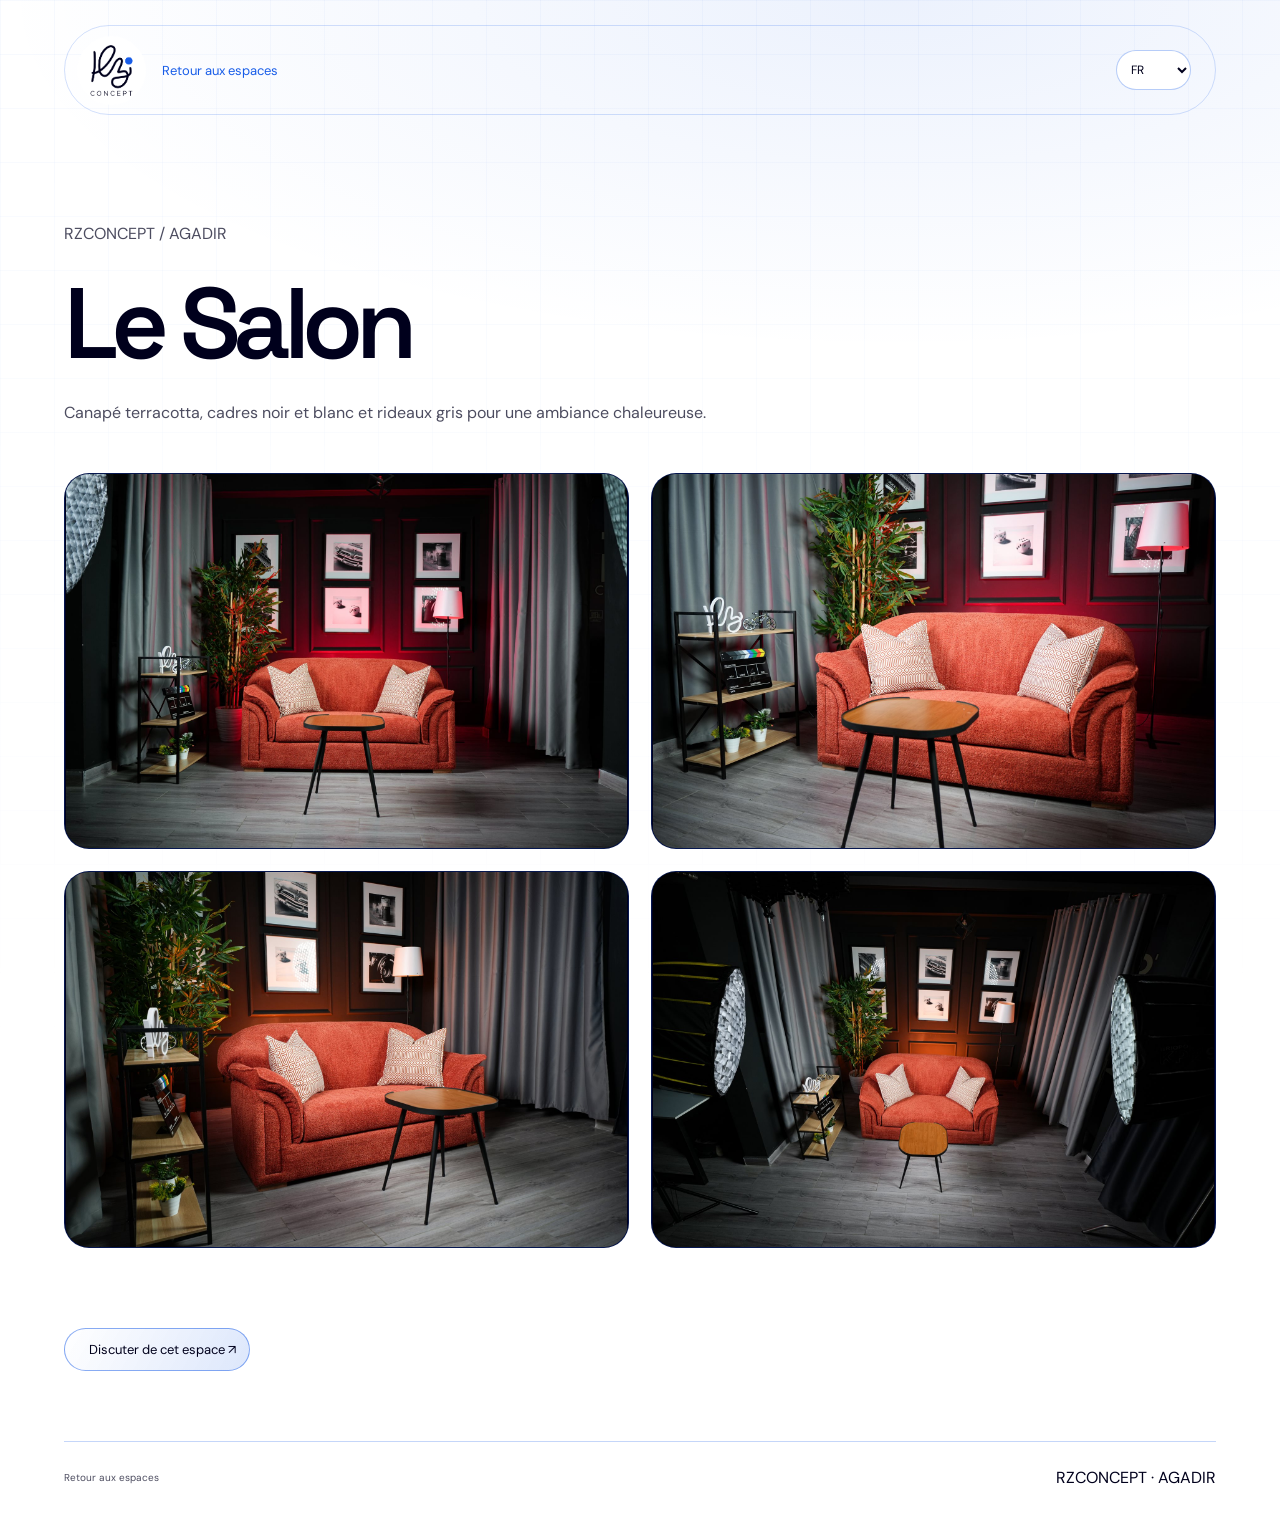
==== espace le-salon.html @ c11288da "version" ====
<!doctype html><html lang="fr"><head><meta charset="utf-8"><meta name="viewport" content="width=device-width,initial-scale=1"><title>Le Salon — RZCONCEPT</title><link rel="icon" href="assets/media/logo.png"><link rel="stylesheet" href="assets/css/style.css"><link rel="stylesheet" href="assets/css/immersive.css"><link rel="stylesheet" href="assets/css/light.css"><link rel="stylesheet" href="assets/css/hero-studio.css?v=1"><script src="assets/js/content.js?v=studio-photos-1" defer></script><script src="assets/js/space-detail.js" defer></script><script src="assets/js/languages.js" defer></script></head><body class="space-detail-page" data-space="le-salon"><a class="skip" href="#main">Aller au contenu</a><header class="header"><a class="logo" href="index.html"><img src="assets/media/logo.png" alt="RZ Concept" width="55" height="55"></a><a class="detail-back" href="index.html#spaces">Retour aux espaces</a><label class="language-picker"><span class="sr-only">Langue</span><select id="language" aria-label="Langue"><option value="fr">FR</option><option value="en">EN</option><option value="ar">العربية</option></select></label></header><main id="main" class="wrap"><div class="detail-heading"><p>RZCONCEPT / AGADIR</p><h1 id="space-name">Le Salon</h1><p id="space-description"></p></div><h2 class="sr-only">Galerie du studio</h2><div id="space-gallery" class="studio-gallery"></div><div class="detail-cta"><a class="glass-button" href="index.html#contact">Discuter de cet espace ↗</a></div></main><footer class="wrap detail-footer"><a href="index.html#spaces">Retour aux espaces</a><span>RZCONCEPT · AGADIR</span></footer><dialog id="photo-viewer" class="photo-modal" aria-label="Galerie du studio"><button class="close" id="photo-close" aria-label="Fermer">✕</button><img alt=""><div class="photo-controls"><button id="photo-prev" aria-label="Photo précédente">←</button><p id="photo-caption" aria-live="polite"></p><button id="photo-next" aria-label="Photo suivante">→</button></div></dialog></body></html>
---- assets/css/style.css ----
@import url('https://fonts.googleapis.com/css2?family=DM+Sans:wght@400;500;600;700&family=Space+Grotesk:wght@400;500;600;700&display=swap');
:root{--paper:#ffffff;--ink:#00001c;--muted:#00001cb3;--blue:#185de8;--line:#00001c26}*{box-sizing:border-box}html{scroll-behavior:smooth;scroll-padding-top:100px}body{margin:0;background:var(--paper);color:var(--ink);font-family:'DM Sans',Arial,sans-serif}button,a{-webkit-tap-highlight-color:transparent}button{font:inherit;color:inherit;cursor:pointer}a{color:inherit;text-decoration:none}button:focus-visible,a:focus-visible,summary:focus-visible{outline:3px solid #185de8;outline-offset:6px}::selection{background:var(--blue);color:var(--ink)}.wrap{width:min(1380px,90%);margin:auto}.header{height:95px;width:90%;margin:auto;border-bottom:1px solid var(--line);display:flex;align-items:center;justify-content:space-between}.logo{font-family:'Space Grotesk',sans-serif;font-size:29px;font-weight:700;letter-spacing:-2px;white-space:nowrap}.logo span{font-size:21px;letter-spacing:-1.3px}.logo sup{font-size:12px;vertical-align:top;letter-spacing:0}.header nav{display:flex;gap:35px;align-items:center;font-size:13px}.nav-cta{background:var(--ink);color:white;border-radius:30px;padding:14px 22px}.nav-cta span{margin-left:18px}.menu{display:none}.hero{padding-top:39px}.hero-meta{display:flex;justify-content:space-between;font-size:10px;letter-spacing:1.5px}.hero-meta i{display:inline-block;width:7px;height:7px;background:#185de8;border-radius:50%;margin-right:8px}h1,h2,h3,p{margin:0}h1{font-family:'Space Grotesk',sans-serif;font-size:clamp(64px,10.6vw,160px);line-height:.93;letter-spacing:-.075em;font-weight:600;margin:48px 0 34px}h1 em{font-style:normal;color:#185de8}.last-line{display:flex;justify-content:space-between;align-items:center}.round-link{border-radius:50%;background:var(--blue);font-family:Arial;font-size:70px;letter-spacing:0;width:112px;height:112px;display:grid;place-items:center;transition:transform .3s}.round-link:hover{transform:rotate(35deg)}.hero-bottom{display:flex;align-items:center;justify-content:space-between;padding:4px 0 45px;gap:20px}.hero-bottom p{font-size:13px;line-height:1.7;color:var(--muted)}.hero-bottom strong{font-weight:500;color:var(--ink)}.text-link{font-size:13px;border-bottom:1px solid currentColor;padding-bottom:7px;display:inline-block}.text-link span{margin-left:35px}.tiny{font-size:9px;letter-spacing:1.5px}.feature-art{height:530px;background:#00001c;position:relative;overflow:hidden;color:#ffffff;padding:30px}.art-top,.art-caption,.art-stamp{position:absolute;font-size:10px;letter-spacing:2px;z-index:2}.art-top{top:25px;left:30px}.art-caption{bottom:28px;left:30px}.art-stamp{right:30px;bottom:28px;line-height:1.8}.orb{position:absolute;left:42%;top:-35%;width:70%;aspect-ratio:1;border-radius:50%;background:radial-gradient(circle at 35% 30%,#ffffff 0,#185de8 20%,#00001c 43%,#00001c 64%,#00001c 73%);box-shadow:-30px 30px 80px #00001c77;transform:rotate(-25deg)}.orb:after{content:'';position:absolute;inset:14%;border:1px solid #ffffff55;border-radius:50%;box-shadow:0 0 0 35px #ffffff10,0 0 0 70px #ffffff0c}.art-title{position:relative;font-family:'Space Grotesk',sans-serif;font-size:150px;line-height:.83;letter-spacing:-10px;top:90px}.art-title em{font-style:normal;color:var(--blue)}.feature-foot{display:flex;justify-content:space-between;font-size:9px;letter-spacing:1px;padding:17px 0}.ticker{margin-top:65px;padding:22px 0;border-block:1px solid var(--line);white-space:nowrap;overflow:hidden;font-size:clamp(30px,4vw,65px);font-family:'Space Grotesk',sans-serif;letter-spacing:-2px}.ticker span{color:#185de8;margin:0 30px}.section{padding-top:110px;padding-bottom:110px}.section-head{display:flex;align-items:flex-end;justify-content:space-between;gap:30px;margin-bottom:42px}.eyebrow{font-size:10px;letter-spacing:2px;margin-bottom:25px}h2{font-family:'Space Grotesk',sans-serif;font-size:clamp(38px,4.6vw,68px);line-height:1.05;letter-spacing:-3px;font-weight:500}h2 span{color:#185de8}.section-head>p{font-size:13px;line-height:1.8;color:var(--muted)}.filters{display:flex;gap:10px;flex-wrap:wrap;margin-bottom:18px}.filters button{border:1px solid var(--line);border-radius:30px;background:transparent;padding:11px 22px;font-size:12px}.filters button.active{background:var(--ink);color:white;border-color:var(--ink)}.filters sup{margin-left:8px;font-size:8px}.demo-note{font-size:11px;color:var(--muted);line-height:1.6;margin-bottom:24px}.projects{display:grid;grid-template-columns:1fr 1fr;gap:40px 24px}.project-card{background:none;padding:0;border:0;text-align:left;min-width:0}.project-art{aspect-ratio:1.28;position:relative;overflow:hidden;display:flex;align-items:center;justify-content:center;flex-direction:column;transition:border-radius .3s}.project-card:hover .project-art{border-radius:50px 0 50px 0}.art-label{position:absolute;top:22px;left:24px;letter-spacing:2px;font-size:9px}.project-word{position:relative;font-family:'Space Grotesk',sans-serif;font-size:clamp(38px,6.5vw,94px);letter-spacing:-5px;z-index:1}.project-sub{position:relative;font-size:9px;letter-spacing:3px;margin-top:7px}.atlas{background:#ffffff;color:#00001c}.atlas:before{content:'';position:absolute;width:50%;height:80%;background:linear-gradient(120deg,#185de8,#ffffff 45%,#185de8);transform:rotate(-14deg);box-shadow:25px 30px 25px #00001c33}.object{background:#185de8;color:#00001c}.object:before{content:'';position:absolute;width:45%;height:68%;background:linear-gradient(140deg,#ffffff,#185de8);border-radius:50% 50% 5% 5%;transform:rotate(25deg);box-shadow:35px 25px 40px #00001c44}.object .project-word{font-family:Georgia,serif;font-weight:400}.forma{background:#ffffff;color:#00001c}.forma:before{content:'✳';position:absolute;font-size:350px;color:#185de8;right:-10px;transform:rotate(15deg)}.forma .project-word{font-style:italic}.soleil{background:#185de8;color:#00001c}.soleil:before{content:'';position:absolute;width:210px;height:210px;border:1px solid #00001c55;border-radius:50%;box-shadow:0 0 0 25px #00001c12,0 0 0 50px #00001c12,0 0 0 75px #00001c12}.soleil .project-word{font-family:Georgia,serif;font-style:italic;font-weight:400}.project-meta{display:flex;justify-content:space-between;padding-top:18px;align-items:center}.project-meta h3{font-size:15px;font-weight:500}.project-meta p{font-size:11px;color:var(--muted);margin-top:7px}.project-arrow{font-size:25px}.reels-section{background:#00001c;color:var(--paper)}.reels-section h2 span{color:var(--blue)}.reels-section .section-head>p{color:#ffffffcc}.reels{display:grid;grid-template-columns:repeat(4,1fr);gap:17px}.reel{aspect-ratio:9/16;position:relative;overflow:hidden;padding:20px;border-radius:4px;display:flex;flex-direction:column;justify-content:space-between;isolation:isolate}.reel:before{content:'';position:absolute;width:250px;height:250px;border:1px solid currentColor;border-radius:50%;top:25%;left:10%;opacity:.3;box-shadow:0 0 0 30px #ffffff0d,0 0 0 60px #ffffff0a;z-index:-1}.motion{background:#185de8;color:#00001c}.behind{background:#00001c;color:#ffffff}.product{background:#185de8;color:#ffffff}.social{background:#185de8;color:#00001c}.reel-number{font-size:8px;letter-spacing:1px;z-index:1}.reel-word{white-space:pre-line;font-family:'Space Grotesk',sans-serif;font-size:clamp(26px,3.2vw,50px);letter-spacing:-2px;line-height:1.02;margin-top:40px}.coming{font-size:8px;letter-spacing:2px;border:1px solid currentColor;border-radius:20px;padding:10px;align-self:flex-start;margin-top:auto;margin-bottom:18px}.reel-title{font-size:12px;font-weight:500}.reel-poster{position:absolute;inset:0;width:100%;height:100%;object-fit:cover;z-index:-1}.play{border:1px solid white;background:#00001c99;color:white;border-radius:50%;width:60px;height:60px;margin:auto;backdrop-filter:blur(8px)}.reels-foot{display:flex;justify-content:space-between;align-items:center;gap:20px;margin-top:28px}.reels-foot p{font-size:11px;color:#ffffffcc}.studio{display:grid;grid-template-columns:1fr 1fr;gap:100px}.studio-copy{font-size:14px;line-height:1.9;color:var(--muted);margin:28px 0;max-width:420px}.services{padding-top:42px}details{border-bottom:1px solid var(--line);padding:25px 0}summary{cursor:pointer;list-style:none;font-size:20px;display:flex;align-items:center;gap:20px}summary::-webkit-details-marker{display:none}summary span{font-size:10px;color:var(--muted)}summary b{margin-left:auto;font-size:23px;font-weight:400}details[open] summary b{transform:rotate(45deg)}details p{font-size:13px;color:var(--muted);line-height:1.8;padding:20px 35px 0}.contact{background:var(--blue)}.contact h2{font-size:clamp(50px,9.8vw,145px);letter-spacing:-.075em;line-height:.95}.contact em{font-style:normal;color:#ffffff}.contact h2 a{float:right;font-size:1.15em}.contact-bottom{display:flex;justify-content:space-between;align-items:center;margin-top:45px;gap:20px}.contact-bottom p{font-size:13px;line-height:1.8}.pill{background:var(--ink);color:white;border-radius:40px;padding:20px 28px;font-size:13px}footer{display:flex;align-items:center;justify-content:space-between;gap:20px;padding-block:35px}footer p,footer a:not(.logo),footer small{font-size:10px;color:var(--muted)}dialog{border:0;padding:40px;background:var(--paper);color:var(--ink);max-height:90dvh;width:min(800px,92%);border-radius:12px}dialog::backdrop{background:#00001ccc;backdrop-filter:blur(8px)}.close{position:absolute;right:10px;top:10px;z-index:3;width:35px;height:35px;border:0;background:var(--ink);color:white;border-radius:50%}.project-detail h2{font-size:30px;margin:25px 0 15px;letter-spacing:-1px}.project-detail p{line-height:1.8;font-size:14px}.project-detail .demo-note{font-size:11px;margin-top:15px}.video-detail h2{font-size:24px;letter-spacing:-1px;margin-bottom:20px}.video-detail video{display:block;max-height:70dvh;width:100%;background:#00001c}.modal-open{overflow:hidden}.sr-only,.skip:not(:focus){position:absolute;width:1px;height:1px;padding:0;margin:-1px;overflow:hidden;clip:rect(0,0,0,0);white-space:nowrap}.skip:focus{position:fixed;top:5px;left:5px;background:var(--blue);padding:15px;z-index:10}
@media(min-width:1500px){.header{max-width:1380px}}@media(max-width:900px){.tiny{display:none}.studio{gap:40px}.round-link{width:80px;height:80px;font-size:45px}.feature-art{height:430px}.art-title{font-size:125px}.reels{grid-template-columns:repeat(2,1fr)}.reel-word{font-size:55px}.reel{aspect-ratio:9/14}.section{padding-block:75px}footer{flex-wrap:wrap}footer p{flex-basis:50%}}@media(max-width:600px){.header{height:75px}.menu{display:block;border:0;background:transparent;font-size:24px}.header nav{display:none;position:absolute;top:74px;left:0;right:0;background:var(--paper);z-index:10;padding:25px 5%;border-bottom:1px solid var(--line);align-items:stretch}.header nav.is-open{display:flex;flex-direction:column;gap:24px}.hero-meta{font-size:8px;letter-spacing:1px}.hero-meta>span:last-child{display:none}.hero{padding-top:25px}h1{font-size:12vw;margin:35px 0 25px;letter-spacing:-.065em;line-height:1}.round-link{width:42px;height:42px;font-size:30px}.hero-bottom{align-items:flex-start;flex-direction:column;gap:22px;padding-bottom:30px}.hero-bottom p{font-size:12px}.feature-art{height:330px;padding:20px}.art-title{font-size:95px;letter-spacing:-7px;top:82px}.orb{width:110%;left:28%;top:0}.art-top{left:20px;font-size:8px}.art-caption{left:20px;font-size:8px;letter-spacing:1px}.art-stamp{font-size:7px;right:15px}.feature-foot{font-size:8px;line-height:1.6;gap:20px}.feature-foot span:last-child{text-align:right;max-width:150px}.ticker{margin-top:35px}.section-head{display:block;margin-bottom:28px}.section-head>p{margin-top:22px;font-size:12px}h2{font-size:42px;letter-spacing:-2px}.projects{grid-template-columns:1fr;gap:30px}.project-word{font-size:70px}.filters{gap:6px}.filters button{padding:10px 13px;font-size:10px}.reels{gap:10px}.reel{padding:13px;aspect-ratio:9/17}.reel-word{font-size:30px;letter-spacing:-1.5px;margin-top:20px}.reel-number{font-size:6px;line-height:1.7}.reel-title{font-size:10px}.coming{font-size:6px;letter-spacing:1px;padding:7px}.reels-foot{display:block}.reels-foot a{margin-top:20px}.studio{grid-template-columns:1fr;gap:20px}.services{padding-top:0}summary{font-size:18px}.contact h2{font-size:12vw}.contact-bottom{flex-direction:column;align-items:flex-start;margin-top:28px}footer{gap:25px}footer .logo{width:100%}footer p{flex-basis:100%;line-height:1.8}dialog{padding:30px 18px}.project-detail .project-word{font-size:55px}.project-detail .project-art{aspect-ratio:1}.section{padding-block:60px}}@media(prefers-reduced-motion:reduce){html{scroll-behavior:auto}*,*:before,*:after{transition:none!important;animation:none!important}}

/* Brand palette sampled from the original logo: navy #00001c, blue #185de8. */
::selection{background:var(--blue);color:white}.round-link{color:white}.contact{color:white}.contact em{color:white;opacity:.8}.contact .pill{background:var(--ink);color:white}.skip:focus{color:white}.art-title em{color:white}.reels-section h2 span{color:white}.atlas,.object,.forma,.soleil{background:#185de8;color:white}.atlas:before{background:linear-gradient(120deg,#00001c,#185de8 45%,#00001c);box-shadow:25px 30px 25px #00001c33}.object:before{background:linear-gradient(140deg,#ffffff,#185de8);box-shadow:35px 25px 40px #00001c44}.forma{background:#00001c}.forma:before{color:#185de8}.soleil:before{border-color:#ffffff55;box-shadow:0 0 0 25px #ffffff12,0 0 0 50px #ffffff12,0 0 0 75px #ffffff12}.motion,.product{background:#185de8;color:white}.behind,.social{background:#00001c;color:white;border:1px solid #ffffff33}.feature-art{background:#00001c;color:white}.orb{background:radial-gradient(circle at 35% 30%,#ffffff 0,#185de8 25%,#00001c 73%)}.orb:after{border-color:#ffffff55;box-shadow:0 0 0 35px #185de830,0 0 0 70px #185de820}

/* Logo original et transitions de la marque */
.logo{display:inline-flex;align-items:center;flex-shrink:0}
.logo img{display:block;width:64px;height:64px;object-fit:contain;transition:transform .35s ease}
.logo:hover img{transform:rotate(-5deg) scale(1.04)}
footer .logo img{width:86px;height:86px}
.brand-seal{position:absolute;right:6%;top:24%;width:170px;height:170px;background:white;border-radius:50%;display:grid;place-items:center;z-index:2;box-shadow:0 15px 60px #00001c44;transform:rotate(8deg)}
.brand-seal img{width:72%;height:72%;object-fit:contain}
.header nav>a:not(.nav-cta){position:relative}
.header nav>a:not(.nav-cta):after{content:'';position:absolute;left:0;bottom:-7px;width:100%;height:2px;background:var(--blue);transform:scaleX(0);transform-origin:left;transition:transform .25s ease}
.header nav>a:hover:after,.header nav>a:focus-visible:after{transform:scaleX(1)}
.nav-cta,.pill,.filters button,.play{transition:transform .25s ease,background-color .25s ease,color .25s ease,box-shadow .25s ease}
.nav-cta:hover,.pill:hover{transform:translateY(-3px);box-shadow:0 8px 22px #00001c26}
.filters button:hover:not(.active){background:#185de8;color:white}
.text-link{transition:color .25s ease}.text-link:hover{color:var(--blue)}
.reels-section .text-link:hover{color:white}
.project-arrow{transition:transform .3s ease}.project-card:hover .project-arrow{transform:translate(4px,-4px)}
.reel{transition:transform .35s ease,box-shadow .35s ease}.reel:hover{transform:translateY(-7px);box-shadow:0 18px 30px #00001c44}
summary b{transition:transform .25s ease}
@keyframes rise-in{from{opacity:0;transform:translateY(24px)}to{opacity:1;transform:translateY(0)}}
@keyframes seal-in{from{opacity:0;transform:translateY(24px) rotate(-12deg)}to{opacity:1;transform:translateY(0) rotate(8deg)}}
@keyframes orb-in{from{opacity:.3;transform:translateX(8%) rotate(-35deg)}to{opacity:1;transform:translateX(0) rotate(-25deg)}}
@keyframes dialog-in{from{opacity:0;transform:translateY(14px) scale(.98)}to{opacity:1;transform:translateY(0) scale(1)}}
@media(prefers-reduced-motion:no-preference){
.hero-meta{animation:rise-in .6s ease both}.hero h1{animation:rise-in .85s .1s cubic-bezier(.2,.7,.2,1) both}.hero-bottom{animation:rise-in .7s .25s ease both}
.brand-seal{animation:seal-in 1.1s .25s ease both}.orb{animation:orb-in 1.5s ease both}
.project-card{animation:rise-in .45s ease both}.project-card:nth-child(2){animation-delay:60ms}.project-card:nth-child(3){animation-delay:100ms}.project-card:nth-child(4){animation-delay:140ms}
dialog[open]{animation:dialog-in .25s ease both}details[open] p{animation:rise-in .3s ease both}
.reveal-pending{opacity:0;transform:translateY(24px)}.reveal-visible{opacity:1;transform:translateY(0);transition:opacity .7s ease,transform .7s cubic-bezier(.2,.7,.2,1)}
}
@media(max-width:600px){.logo img{width:54px;height:54px}.brand-seal{width:94px;height:94px;right:7%;top:25%}.header nav.is-open{animation:rise-in .25s ease both}}
@media(prefers-reduced-motion:reduce){.reveal-pending{opacity:1;transform:none}.reel:hover,.nav-cta:hover,.pill:hover,.logo:hover img,.project-card:hover .project-arrow{transform:none}}
---- assets/css/immersive.css ----
/* Reference-inspired glass composition, strictly in the original brand palette. */
:root{--paper:#00001c;--ink:#ffffff;--muted:#ffffffb3;--line:#ffffff26;--blue:#185de8}
body{background:#00001c;color:white;overflow-x:hidden;background-image:radial-gradient(ellipse 65% 400px at 50% -110px,#185de880,transparent),radial-gradient(ellipse 55% 750px at 100% 650px,#185de830,transparent)}
body:before{content:'';position:absolute;inset:0 0 auto;height:1100px;pointer-events:none;z-index:-1;background-image:linear-gradient(#185de815 1px,transparent 1px),linear-gradient(90deg,#185de815 1px,transparent 1px);background-size:54px 54px;mask-image:linear-gradient(black,transparent)}
.header{position:relative;height:90px;margin-top:35px;padding:10px 24px 10px 12px;border:1px solid #ffffff55;border-radius:70px;background:linear-gradient(120deg,#ffffff0d,#185de81a);box-shadow:inset 0 1px 0 #ffffff26,0 0 60px #185de815;backdrop-filter:blur(20px);z-index:10}
.logo{background:white;border-radius:50%;padding:7px}.logo img{width:55px;height:55px}.header nav{gap:36px}.nav-cta{background:#ffffff0d;border:1px solid #ffffff80;padding:12px 25px}.nav-cta:hover{background:#185de8}
.immersive-hero{display:grid;grid-template-columns:1.25fr 1fr;align-items:center;min-height:550px;gap:45px;padding-block:65px 35px}.hero-copy{position:relative;z-index:2}.hero-meta{color:#ffffffb3}.hero-meta i{background:#185de8;box-shadow:0 0 15px #185de8}
.hero h1{font-size:clamp(48px,5.8vw,85px);line-height:1.04;letter-spacing:-.055em;margin:30px 0 25px}.hero h1 em{color:white;text-shadow:0 0 55px #185de880;background:linear-gradient(100deg,#ffffff 0%,#185de8 85%);background-clip:text;-webkit-background-clip:text;-webkit-text-fill-color:transparent}.hero-description{font-size:14px;line-height:1.9;color:#ffffffb3;max-width:420px}
.glass-button{display:inline-flex;align-items:center;gap:28px;border:1px solid #ffffff80;border-radius:40px;padding:12px 13px 12px 24px;background:linear-gradient(120deg,#ffffff15,#185de826);font-size:13px;box-shadow:inset 0 1px 0 #ffffff26;transition:transform .3s,background .3s,box-shadow .3s}.hero .glass-button{margin-top:28px}.glass-button span{width:32px;height:32px;background:white;color:#00001c;border-radius:50%;display:grid;place-items:center;font-size:20px}.glass-button:hover{transform:translateY(-4px);background:#185de8;box-shadow:0 0 30px #185de850}
.hero-object{position:relative;display:grid;place-items:center;min-height:435px;perspective:1000px}.glass-monolith{position:relative;z-index:1;width:280px;min-height:370px;border-radius:30px 75px 35px 75px;border:1px solid #ffffff80;padding:25px;display:flex;align-items:center;flex-direction:column;justify-content:space-between;gap:24px;background:linear-gradient(145deg,#185de880,#00001ccc 60%,#185de860);box-shadow:inset 0 0 45px #ffffff15,0 30px 100px #185de850;transform:rotate(8deg)}.micro-label{font-size:8px;letter-spacing:1.8px;color:#ffffffcc}.logo-disc{width:155px;height:155px;border-radius:50%;background:white;padding:23px;box-shadow:0 0 55px #185de8;display:grid;place-items:center}.logo-disc img{width:100%;height:auto}.monolith-caption{font-family:'Space Grotesk',sans-serif;font-size:25px;letter-spacing:-1px;text-align:center;line-height:1.05}.monolith-caption em{font-size:17px;font-style:normal}.orbital-ring{position:absolute;width:380px;height:380px;border:1px solid #185de8;border-radius:50%;transform:rotateX(58deg) rotate(-25deg);box-shadow:0 0 30px #185de850,inset 0 0 30px #185de830}
.showcase{position:relative;padding:15px 0 70px;text-align:center;overflow:hidden}.showcase-heading{margin-bottom:30px}.showcase-heading .eyebrow{color:#ffffffb3;font-size:9px}.showcase-stage{display:flex;align-items:center;justify-content:center;gap:35px;min-height:530px;position:relative;perspective:1200px}.floating-card{position:relative;flex-shrink:0;display:flex;flex-direction:column;justify-content:space-between;text-align:left;border:1px solid #ffffff66;border-radius:65px;overflow:hidden;padding:32px;background:linear-gradient(145deg,#185de870,#00001c 60%,#185de850);box-shadow:inset 0 0 35px #ffffff15,0 25px 70px #00001c80;transition:transform .5s,box-shadow .5s}.floating-card>span{position:relative;z-index:2;font-size:9px;letter-spacing:1px;display:flex;align-items:center;justify-content:space-between;gap:12px}.floating-card b{font-weight:400;font-size:23px}.floating-card strong{position:relative;z-index:2;font-family:'Space Grotesk',sans-serif;font-size:48px;line-height:.95;letter-spacing:-3px}.card-center{width:350px;height:490px;z-index:2;background:radial-gradient(circle at 50% 30%,#185de8,transparent 60%),linear-gradient(150deg,#185de860,#00001c 75%);box-shadow:0 0 70px #185de850,inset 0 0 30px #ffffff15}.card-center strong{margin-top:auto;margin-bottom:40px}.card-left,.card-right{width:280px;height:365px;opacity:.7;margin-top:65px}.card-left{transform:rotate(-12deg) translateY(25px)}.card-right{transform:rotate(12deg) translateY(25px)}.card-left:before,.card-right:before{content:'';width:250px;height:250px;border:1px solid #ffffff55;border-radius:50%;position:absolute;top:20%;left:25%;box-shadow:0 0 0 30px #185de830,0 0 0 60px #185de815}.floating-card:hover{transform:translateY(-8px);opacity:1;box-shadow:0 0 60px #185de870}.visual-tunnel{position:absolute;inset:15% 12% 28%;transform:rotate(-20deg)}.visual-tunnel i{position:absolute;inset:0;border:1px solid #ffffff80;border-radius:40%;box-shadow:0 0 20px #185de8,inset 0 0 20px #185de8}.visual-tunnel i:nth-child(2){inset:15%;transform:rotate(25deg)}.visual-tunnel i:nth-child(3){inset:30%;transform:rotate(50deg)}.showcase-glow{position:absolute;width:120%;height:330px;bottom:0;left:-10%;border-radius:50%;border-top:1px solid #185de8;box-shadow:0 -20px 70px #185de860;background:radial-gradient(ellipse at bottom,#185de870,transparent 65%)}.showcase-more{position:relative;margin-top:15px}
.ticker{margin-top:0;color:#ffffff80;border-color:#185de840;font-size:35px;background:#185de80d}.ticker span{color:white}.section-head>p,.demo-note,.studio-copy,details p,summary span,.project-meta p,footer p,footer small,footer a:not(.logo){color:#ffffffb3}h2 span{color:#ffffffb3}.filters button{color:#ffffffcc;background:#ffffff08}.filters button.active{background:#185de8;border-color:#185de8;color:white}.filters button:hover:not(.active){background:#ffffff15}.projects{gap:40px 28px}.project-art{border-radius:35px;border:1px solid #ffffff40}.project-card:hover .project-art{border-radius:55px;box-shadow:0 0 35px #185de830}.project-meta{padding-inline:8px}.project-arrow{color:white}.reels-section{position:relative;background:radial-gradient(ellipse at center,#185de826,transparent 70%);border-block:1px solid #185de840}.reel{border-radius:35px;border:1px solid #ffffff55;background:linear-gradient(145deg,#185de880,#00001c 75%);box-shadow:inset 0 1px 0 #ffffff26}.reel:nth-child(even){background:linear-gradient(30deg,#185de870,#00001c 70%)}.coming{color:#ffffffcc}.services{border-top:1px solid #ffffff26}details{padding:27px 0}.contact{position:relative;isolation:isolate;overflow:hidden;background:radial-gradient(ellipse at bottom,#185de8,transparent 75%);border-top:1px solid #185de860;text-align:center}.contact:before{content:'';position:absolute;width:110%;height:150%;left:-5%;top:25%;border:1px solid #ffffff40;border-radius:50%;z-index:-1;box-shadow:0 0 0 35px #185de815,0 0 0 70px #185de815}.contact h2{font-size:clamp(48px,8vw,110px)}.contact h2 a{float:none;display:inline-block}.contact em{color:white}.contact-bottom{justify-content:center;gap:45px}.contact .pill{background:#00001c66;border:1px solid #ffffff80;backdrop-filter:blur(10px)}footer{border-top:1px solid #ffffff26}.text-link:hover{color:white}dialog{background:#00001c;border:1px solid #ffffff66;color:white;box-shadow:0 0 80px #185de850}.close{background:white;color:#00001c}.project-detail .demo-note{color:#ffffffb3}
@media(prefers-reduced-motion:no-preference){.glass-monolith{animation:monolith-enter 1.2s ease both}.orbital-ring{animation:ring-enter 1.5s ease both}.card-center{animation:rise-in 1s .15s ease both}@keyframes monolith-enter{from{opacity:0;transform:rotate(0) translateY(35px)}to{opacity:1;transform:rotate(8deg) translateY(0)}}@keyframes ring-enter{from{opacity:0;scale:.8}to{opacity:1;scale:1}}}
@media(max-width:900px){.header nav{gap:22px}.immersive-hero{gap:15px}.glass-monolith{width:235px;min-height:340px}.orbital-ring{width:290px;height:290px}.hero-object{min-height:400px}.card-left,.card-right{width:220px;height:320px}.card-center{width:300px;height:440px}.showcase-stage{gap:24px;min-height:490px}.floating-card{padding:25px}.floating-card strong{font-size:40px}.contact-bottom{gap:25px}}
@media(max-width:600px){.header{height:75px;margin-top:18px;padding:8px 20px 8px 8px}.header .logo img{width:43px;height:43px}.menu{color:white}.header nav{top:84px;left:0;right:0;border:1px solid #ffffff55;border-radius:26px;background:#00001c;box-shadow:0 20px 40px #00001ccc}.immersive-hero{grid-template-columns:1fr;padding-block:45px 10px;gap:10px}.hero h1{font-size:14vw;margin:24px 0;line-height:1.04}.hero-description{font-size:12px}.hero-object{min-height:345px;margin-top:18px}.glass-monolith{width:220px;min-height:290px;gap:18px;padding:20px;border-radius:25px 55px}.logo-disc{width:115px;height:115px;padding:17px}.monolith-caption{font-size:21px}.micro-label{font-size:6px}.orbital-ring{width:285px;height:285px}.showcase{padding-top:25px;padding-bottom:45px}.showcase-stage{gap:15px;min-height:390px}.card-center{width:235px;height:350px;border-radius:45px;padding:23px}.card-left,.card-right{width:180px;height:260px;border-radius:40px;padding:20px}.floating-card strong{font-size:35px;letter-spacing:-2px}.floating-card>span{font-size:7px}.card-center strong{margin-bottom:25px}.showcase-heading{margin-bottom:5px}.ticker{font-size:24px}.project-art{border-radius:26px}.reel{border-radius:24px}.contact-bottom{align-items:center}.contact-bottom p{text-align:center}footer .logo{width:auto}footer .logo img{width:65px;height:65px}}
@media(prefers-reduced-motion:reduce){.floating-card:hover,.glass-button:hover{transform:none}}

/* Instagram: deferred until the visitor opens a reel. */
.reels{grid-template-columns:repeat(3,minmax(0,1fr))}.reel-direct{font-size:11px;text-decoration:underline;text-underline-offset:4px;margin-top:14px}.instagram-detail{max-width:480px;margin:auto}.instagram-frame{display:block;width:100%;height:min(650px,65dvh);min-height:320px;border:0;border-radius:12px;background:white;margin-top:18px}.instagram-fallback{display:inline-block;padding:10px 16px;border:1px solid #ffffff80;border-radius:25px;font-size:13px}.embed-note{font-size:12px;line-height:1.6;color:#ffffffb3;margin-top:12px}@media(max-width:600px){.reels{grid-template-columns:1fr;max-width:340px;margin:auto}.reel{aspect-ratio:9/13;padding:24px}.reel-word{font-size:58px}.reel-number{font-size:9px}.reel-title{font-size:15px}.reel-direct{font-size:12px}}

/* Reels visible directly in the page, without an intermediary card. */
.instagram-inline{min-width:0;padding:16px;border:1px solid #ffffff55;border-radius:28px;background:linear-gradient(145deg,#185de826,#00001c);box-shadow:0 15px 45px #00001c66}.instagram-inline-title{font-size:13px;font-weight:500;margin:2px 4px 16px}.instagram-inline-frame{display:block;width:100%;height:660px;border:0;border-radius:14px;background:#ffffff}.instagram-inline .reel-direct{display:inline-block;margin:16px 4px 4px;color:white}.reels{grid-template-columns:repeat(3,minmax(0,1fr));align-items:start}@media(max-width:1150px){.reels{grid-template-columns:repeat(2,minmax(0,1fr))}}@media(max-width:760px){.reels{grid-template-columns:minmax(0,1fr);width:100%;max-width:480px;margin-inline:auto}.instagram-inline{padding:10px;border-radius:22px}.instagram-inline-frame{height:650px}}

.portfolio-instagram{align-self:start}.portfolio-instagram .instagram-inline-frame{height:700px}@media(max-width:600px){.portfolio-instagram .instagram-inline-frame{height:630px}}
---- assets/css/light.css ----
/* Airy white sections balance the immersive blue studio and reels. */
body{background:#ffffff;color:#00001c;background-image:radial-gradient(ellipse 70% 350px at 70% 0,#185de815,transparent)}
body:before{opacity:.4}.header{background:#ffffffcc;border-color:#185de840;box-shadow:0 12px 45px #185de815;gap:16px}.header nav{gap:20px}.nav-cta{background:#00001c;color:white}.menu{color:#00001c}.language-picker{margin-inline-start:auto}.language-picker select{font:inherit;font-size:12px;background:white;border:1px solid #185de850;border-radius:24px;padding:10px;color:#00001c;cursor:pointer}.language-picker select:focus-visible{outline:3px solid #185de8;outline-offset:3px}
.hero-meta,.hero-description{color:#00001cb3}.hero h1 em{background-image:linear-gradient(110deg,#185de8,#00001c)}.hero .glass-button{color:#00001c;border-color:#185de860}.hero .glass-button:hover{color:white}.hero-object{color:white}.showcase{color:white;background:#00001c;border-radius:65px 65px 0 0;padding-top:55px;margin-top:35px}.ticker{background:#ffda3d;color:#00001c;border-color:#00001c26}.ticker span{color:#185de8}
#spaces .eyebrow,#studio .eyebrow,#location .eyebrow{color:#185de8}#spaces h2 span,#studio h2 span,#location h2 span{color:#185de8}.section-head>p,.space-note,.studio-copy,details p,summary span{color:#00001cb3}.space-tabs button{background:white;color:#00001c;border-color:#185de850}.space-tabs button[aria-pressed=true]{background:#ffda3d;border-color:#ffda3d}.space-view{background:#185de808;border-color:#185de840;box-shadow:0 18px 60px #185de80d}.space-art{color:white}.space-description{color:#00001cb3}.space-info .eyebrow{color:#185de8}.space-info .glass-button{color:#00001c;border-color:#185de860}.space-info .glass-button:hover{color:white}.space-controls button{color:#00001c;border-color:#185de850}.space-controls span{color:#00001cb3}
#tour{width:100%;padding-inline:5%;background:#00001c;color:white}#tour .section-head>p{color:#ffffffb3}#tour h2 span{color:#ffffffb3}.reels-section{background:#185de8;color:white}.reels-section .section-head>p,.reels-foot p{color:#ffffffcc}.instagram-inline{color:white}.reel-direct{color:white}.studio .text-link:hover{color:#185de8}.services,details{border-color:#185de830}
.contact{background:#ffda3d;color:#00001c;border:0}.contact:before{border-color:#00001c26;box-shadow:0 0 0 35px #00001c08,0 0 0 70px #00001c08}.contact .eyebrow,.contact em{color:#00001c}.contact .pill{background:#00001c;color:white;border-color:#00001c}.contact .pill:hover{background:#185de8;color:white;border-color:#185de8}.contact-options{display:grid;grid-template-columns:repeat(3,1fr);text-align:start;gap:20px;margin-top:55px}.contact-options a{padding:25px;border:1px solid #00001c40;border-radius:22px;display:flex;flex-direction:column;gap:14px;transition:background .3s,transform .3s}.contact-options a:hover{background:#ffffff55;transform:translateY(-4px)}.contact-options span{font-size:10px;letter-spacing:1.5px}.contact-options strong{font-size:18px}
.location-panel{background:white;border-color:#185de840}.location-city,.location-help{color:#00001cb3}.location-help a{color:#185de8}.location-bar .glass-button{color:#00001c;border-color:#185de860}.location-bar .glass-button:hover{color:white}.location-help a:hover{color:#00001c}footer{border-color:#185de840}footer p,footer small,footer a:not(.logo){color:#00001cb3}
[dir=rtl] h1,[dir=rtl] h2,[dir=rtl] .contact h2{letter-spacing:0;line-height:1.3}[dir=rtl] .hero-copy,[dir=rtl] .space-info,[dir=rtl] .studio{text-align:right}[dir=rtl] .hero-object,[dir=rtl] .showcase-stage,[dir=rtl] .instagram-inline-frame{direction:ltr}[dir=rtl] .space-info{align-items:stretch}
@media(max-width:1100px){.header nav{gap:12px;font-size:11px}.nav-cta{padding:12px 15px}}@media(max-width:760px){.header{position:relative}.header nav{display:none;position:absolute;top:84px;left:0;right:0;padding:25px;background:white;color:#00001c;border:1px solid #185de850;border-radius:25px}.header nav.is-open{display:flex;flex-direction:column;align-items:stretch;gap:24px}.menu{display:block;background:none;border:0;font-size:24px}.language-picker{margin-inline-start:auto}.contact-options{grid-template-columns:1fr;gap:12px}.contact-options a{padding:20px}.showcase{border-radius:35px 35px 0 0}}
@media(prefers-reduced-motion:reduce){.contact-options a:hover{transform:none}}
---- assets/css/hero-studio.css ----
.header{position:absolute;top:24px;left:5%;right:5%;width:auto;max-width:none;margin:0;background:transparent;border-color:#ffffff50;box-shadow:none;backdrop-filter:none;color:white}.header .menu{color:white}.header .nav-cta{background:#ffffff10;border-color:#ffffff70}.hero.immersive-hero{position:relative;isolation:isolate;width:100%;min-height:90svh;padding:180px 6% 100px;display:grid;grid-template-columns:1fr;place-items:center;background:radial-gradient(ellipse at 65% 30%,#185de890,transparent 65%),#00001c;color:white;overflow:hidden}.hero-video{position:absolute;inset:0;width:100%;height:100%;object-fit:cover;z-index:-3}.hero-video:not([src]){display:none}.hero-shade{position:absolute;inset:0;background:linear-gradient(#00001c99,#00001c55 50%,#00001cbb);z-index:-2}.hero .hero-copy{text-align:center!important;max-width:1050px}.hero .hero-meta{justify-content:center;color:#ffffffcc}.hero .hero-description{color:#ffffffcc;max-width:650px;margin-inline:auto}.hero h1{font-size:clamp(52px,7.5vw,112px);line-height:1.03;margin:30px 0}.hero h1 em{background:none;-webkit-text-fill-color:initial;color:#ffda3d}.hero .glass-button{color:white;border-color:#ffffff80}.video-toggle{position:absolute;bottom:24px;right:5%;border:1px solid #ffffff80;background:#00001c80;color:white;border-radius:30px;padding:12px 20px;font-size:12px}.video-toggle[hidden]{display:none}.showcase{margin-top:0;border-radius:0}.space-detail-page .header{position:relative;inset:auto;width:90%;margin:25px auto;color:#00001c;border-color:#185de830}.detail-heading{padding:80px 0 45px;max-width:900px}.detail-heading h1{font-size:clamp(50px,8vw,100px);margin:20px 0;line-height:1.1}.detail-heading p{line-height:1.8;color:#00001cb3}.detail-back{font-size:13px;color:#185de8}.studio-gallery{display:grid;grid-template-columns:repeat(2,minmax(0,1fr));gap:22px;padding-bottom:45px}.gallery-photo,.gallery-placeholder{aspect-ratio:4/3;border:1px solid #185de840;border-radius:25px;overflow:hidden;padding:0}.gallery-photo{background:#00001c;cursor:zoom-in}.gallery-photo img{width:100%;height:100%;object-fit:cover;display:block;transition:transform .4s}.gallery-photo:hover img{transform:scale(1.04)}.gallery-placeholder{display:flex;flex-direction:column;align-items:center;justify-content:center;gap:20px;background:radial-gradient(ellipse at top,#185de8,#00001c);color:white}.gallery-placeholder strong{font-size:60px;opacity:.5}.gallery-placeholder span{font-size:13px}.detail-cta{padding:35px 0 70px}.detail-cta .glass-button{color:#00001c;border-color:#185de880}.photo-modal{width:min(1100px,95vw);padding:45px 20px 20px}.photo-modal img{display:block;width:100%;height:65vh;object-fit:contain}.photo-controls{display:flex;justify-content:center;align-items:center;gap:20px;margin-top:15px}.photo-controls button{background:transparent;border:1px solid #ffffff80;color:white;border-radius:50%;width:44px;height:44px}.photo-controls p{font-size:13px}.detail-footer{padding:25px 0}
@media(max-width:760px){.header nav{background:#00001c;color:white}.header{top:18px}.hero.immersive-hero{min-height:85svh;padding:155px 6% 95px}.hero h1{font-size:clamp(46px,10.5vw,78px)}.studio-gallery{grid-template-columns:1fr}.detail-heading{padding-top:45px}.space-detail-page .header{gap:10px}.space-detail-page .detail-back{font-size:11px}.photo-modal img{height:55vh}}
@media(prefers-reduced-motion:reduce){.gallery-photo:hover img{transform:none}}

/* Show the complete room composition on studio cards. */
.space-art:has(.space-photo){background:#00001c;aspect-ratio:3/2;min-height:0;align-self:center}.space-art .space-photo{object-fit:contain}.gallery-photo{aspect-ratio:3/2}.gallery-photo img{object-fit:contain}@media(max-width:760px){.space-art:has(.space-photo){width:100%}}
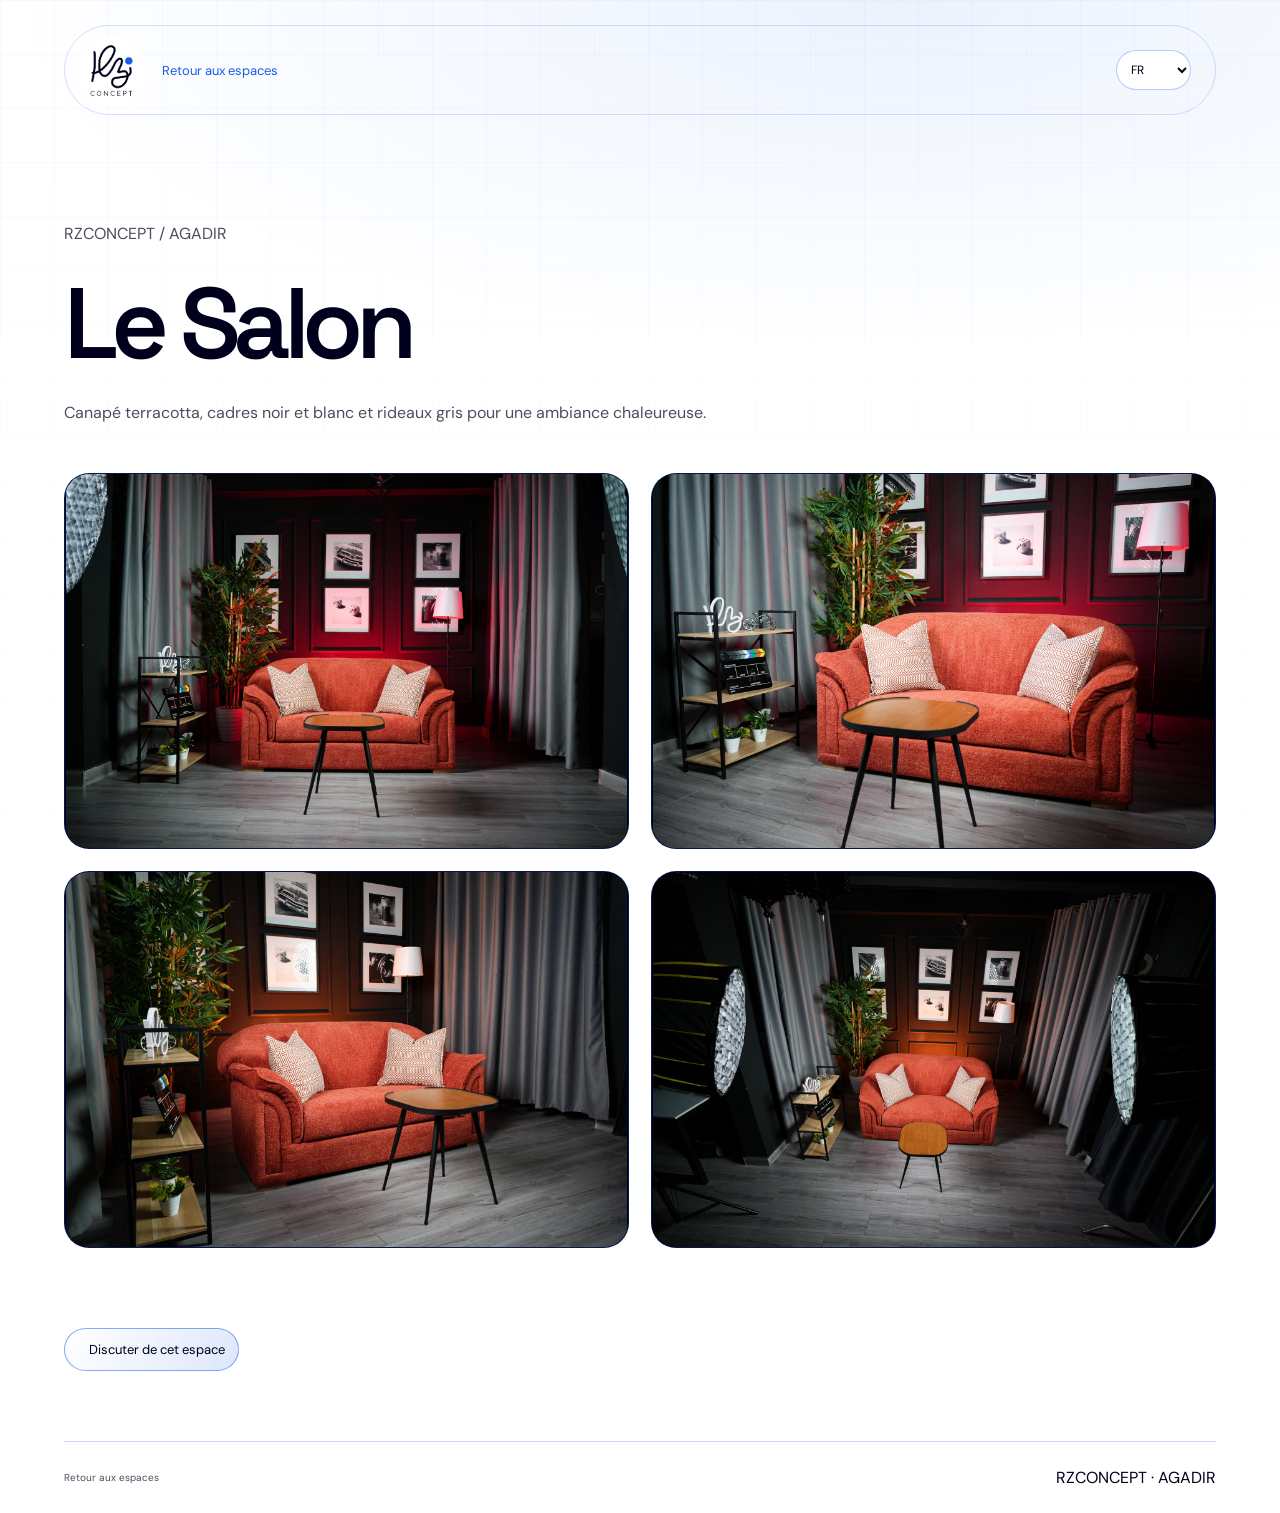
==== commit 730c45ea: "version" ====
--- a/espace le-salon.html
+++ b/espace le-salon.html
@@ -1 +1 @@
-<!doctype html><html lang="fr"><head><meta charset="utf-8"><meta name="viewport" content="width=device-width,initial-scale=1"><title>Le Salon — RZCONCEPT</title><link rel="icon" href="assets/media/logo.png"><link rel="stylesheet" href="assets/css/style.css"><link rel="stylesheet" href="assets/css/immersive.css"><link rel="stylesheet" href="assets/css/light.css"><link rel="stylesheet" href="assets/css/hero-studio.css?v=1"><script src="assets/js/content.js?v=studio-photos-1" defer></script><script src="assets/js/space-detail.js" defer></script><script src="assets/js/languages.js" defer></script></head><body class="space-detail-page" data-space="le-salon"><a class="skip" href="#main">Aller au contenu</a><header class="header"><a class="logo" href="index.html"><img src="assets/media/logo.png" alt="RZ Concept" width="55" height="55"></a><a class="detail-back" href="index.html#spaces">Retour aux espaces</a><label class="language-picker"><span class="sr-only">Langue</span><select id="language" aria-label="Langue"><option value="fr">FR</option><option value="en">EN</option><option value="ar">العربية</option></select></label></header><main id="main" class="wrap"><div class="detail-heading"><p>RZCONCEPT / AGADIR</p><h1 id="space-name">Le Salon</h1><p id="space-description"></p></div><h2 class="sr-only">Galerie du studio</h2><div id="space-gallery" class="studio-gallery"></div><div class="detail-cta"><a class="glass-button" href="index.html#contact">Discuter de cet espace ↗</a></div></main><footer class="wrap detail-footer"><a href="index.html#spaces">Retour aux espaces</a><span>RZCONCEPT · AGADIR</span></footer><dialog id="photo-viewer" class="photo-modal" aria-label="Galerie du studio"><button class="close" id="photo-close" aria-label="Fermer">✕</button><img alt=""><div class="photo-controls"><button id="photo-prev" aria-label="Photo précédente">←</button><p id="photo-caption" aria-live="polite"></p><button id="photo-next" aria-label="Photo suivante">→</button></div></dialog></body></html>+<!doctype html><html lang="fr"><head><meta charset="utf-8"><meta name="viewport" content="width=device-width,initial-scale=1"><title>Le Salon — RZCONCEPT</title><link rel="icon" href="assets/media/logo.png"><link rel="stylesheet" href="assets/css/style.css"><link rel="stylesheet" href="assets/css/immersive.css"><link rel="stylesheet" href="assets/css/light.css"><link rel="stylesheet" href="assets/css/hero-studio.css?v=1"><script src="assets/js/content.js?v=studio-photos-1" defer></script><script src="assets/js/space-detail.js" defer></script><script src="assets/js/languages.js" defer></script></head><body class="space-detail-page" data-space="le-salon"><a class="skip" href="#main">Aller au contenu</a><header class="header"><a class="logo" href="index.html"><img src="assets/media/logo.png" alt="RZ Concept" width="55" height="55"></a><a class="detail-back" href="index.html#spaces">Retour aux espaces</a><label class="language-picker"><span class="sr-only">Langue</span><select id="language" aria-label="Langue"><option value="fr">FR</option><option value="en">EN</option><option value="ar">العربية</option></select></label></header><main id="main" class="wrap"><div class="detail-heading"><p>RZCONCEPT / AGADIR</p><h1 id="space-name">Le Salon</h1><p id="space-description"></p></div><h2 class="sr-only">Galerie du studio</h2><div id="space-gallery" class="studio-gallery"></div><div class="detail-cta"><a class="glass-button" href="index.html#contact">Discuter de cet espace </a></div></main><footer class="wrap detail-footer"><a href="index.html#spaces">Retour aux espaces</a><span>RZCONCEPT · AGADIR</span></footer><dialog id="photo-viewer" class="photo-modal" aria-label="Galerie du studio"><button class="close" id="photo-close" aria-label="Fermer">✕</button><img alt=""><div class="photo-controls"><button id="photo-prev" aria-label="Photo précédente">←</button><p id="photo-caption" aria-live="polite"></p><button id="photo-next" aria-label="Photo suivante">→</button></div></dialog></body></html>
